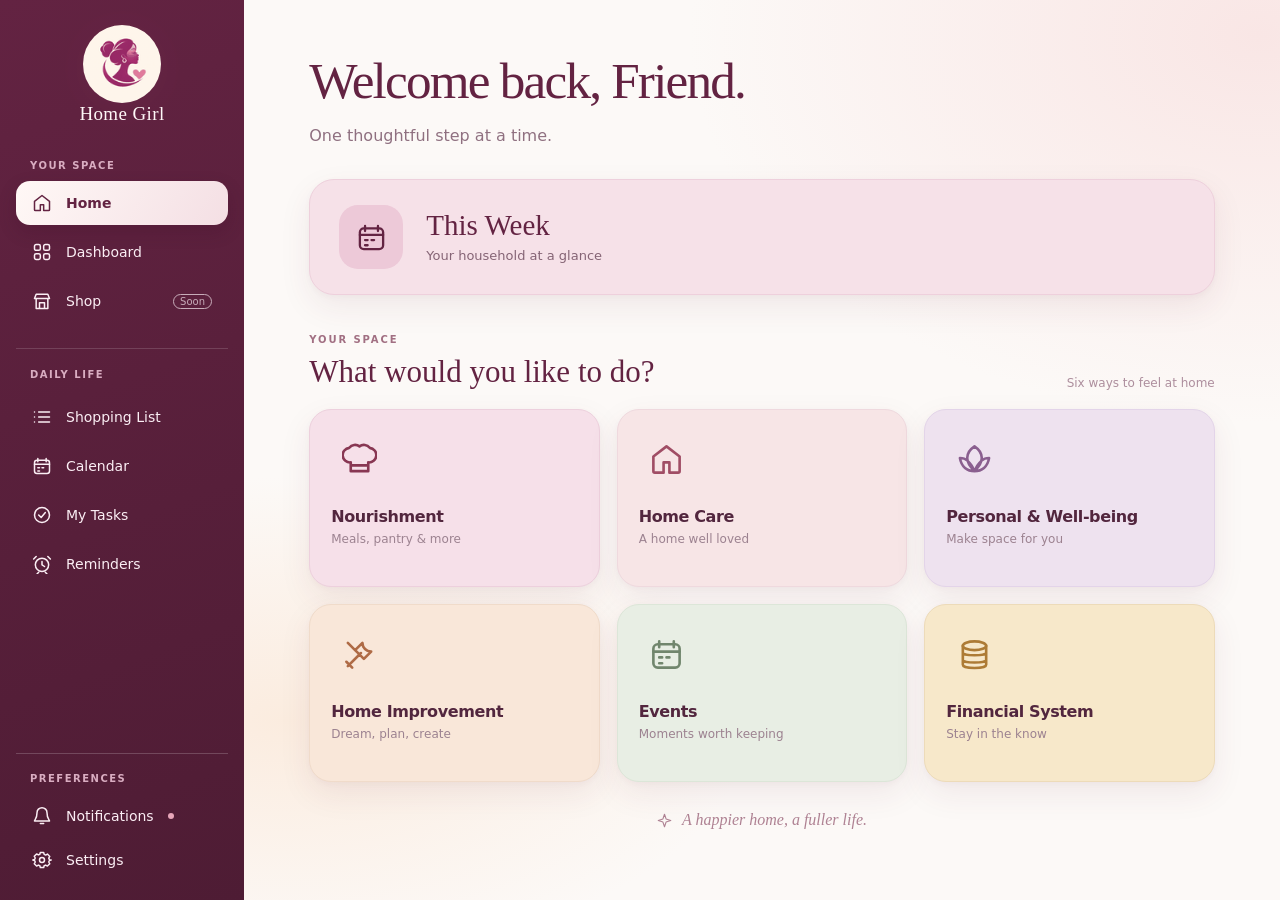
==== index.html @ 9674ecc9 "HG-CAL-001: Add shared Calendar, Tasks and Reminders workspace shell" ====
<!doctype html>
<html lang="en"><head><meta charset="utf-8"><meta name="viewport" content="width=device-width, initial-scale=1, viewport-fit=cover"><meta name="theme-color" content="#fffaf7"><title>Home Girl · Welcome Home</title><link rel="stylesheet" href="styles.css"><link rel="stylesheet" href="planner.css"></head>
<body>
<svg class="svg-defs" xmlns="http://www.w3.org/2000/svg" aria-hidden="true">
<symbol id="i-home" viewBox="0 0 24 24"><path d="m3 10 9-7 9 7v10a1 1 0 0 1-1 1h-6v-7h-4v7H4a1 1 0 0 1-1-1z"/></symbol>
<symbol id="i-grid" viewBox="0 0 24 24"><rect x="3" y="3" width="7" height="7" rx="2"/><rect x="14" y="3" width="7" height="7" rx="2"/><rect x="3" y="14" width="7" height="7" rx="2"/><rect x="14" y="14" width="7" height="7" rx="2"/></symbol>
<symbol id="i-store" viewBox="0 0 24 24"><path d="M3 9h18l-2-5H5zM5 9v12h14V9M9 21v-7h6v7"/></symbol>
<symbol id="i-list" viewBox="0 0 24 24"><path d="M8 6h13M8 12h13M8 18h13M3 6h.01M3 12h.01M3 18h.01"/></symbol>
<symbol id="i-calendar" viewBox="0 0 24 24"><rect x="3" y="5" width="18" height="16" rx="3"/><path d="M7 3v4M17 3v4M3 10h18M7 14h2M12 14h2M7 18h2"/></symbol>
<symbol id="i-check" viewBox="0 0 24 24"><circle cx="12" cy="12" r="9"/><path d="m8 12 3 3 5-6"/></symbol>
<symbol id="i-alarm" viewBox="0 0 24 24"><circle cx="12" cy="13" r="8"/><path d="M12 9v4l3 2M5 3 2 6M19 3l3 3M8 22l-2 2M16 22l2 2"/></symbol>
<symbol id="i-bell" viewBox="0 0 24 24"><path d="M18 8a6 6 0 0 0-12 0c0 8-3 8-3 10h18c0-2-3-2-3-10M10 21h4"/></symbol>
<symbol id="i-settings" viewBox="0 0 24 24"><path d="M10 3h4l.6 2.3 1.8.8 2.1-1.2 2.8 2.8-1.2 2.1.8 1.8L23 12l-2.1.6-.8 1.8 1.2 2.1-2.8 2.8-2.1-1.2-1.8.8L14 21h-4l-.6-2.1-1.8-.8-2.1 1.2-2.8-2.8 1.2-2.1-.8-1.8L1 12l2.1-.6.8-1.8-1.2-2.1 2.8-2.8 2.1 1.2 1.8-.8z"/><circle cx="12" cy="12" r="3"/></symbol>
<symbol id="i-chevron" viewBox="0 0 24 24"><path d="m9 5 7 7-7 7"/></symbol>
<symbol id="i-chef" viewBox="0 0 24 24"><path d="M6 14a5 5 0 0 1-1-10 5 5 0 0 1 7-1 5 5 0 0 1 7 1 5 5 0 0 1-1 10v6H6zM6 16h12"/></symbol>
<symbol id="i-heart" viewBox="0 0 24 24"><path d="M20 5a5 5 0 0 0-7 0l-1 1-1-1a5 5 0 0 0-7 7l8 9 8-9a5 5 0 0 0 0-7z"/></symbol>
<symbol id="i-lotus" viewBox="0 0 24 24"><path d="M12 20c-3-3-5-6-5-9 0-3 2-6 5-8 3 2 5 5 5 8 0 3-2 6-5 9zM12 20c-5 0-9-3-10-9 4 0 7 2 10 9zM12 20c5 0 9-3 10-9-4 0-7 2-10 9z"/></symbol>
<symbol id="i-tools" viewBox="0 0 24 24"><path d="m4 20 9-9M14 4a6 6 0 0 0 6 6l-5 5-6-6 5-5zM3 17l4 4M4 4l6 6"/></symbol>
<symbol id="i-coins" viewBox="0 0 24 24"><ellipse cx="12" cy="6" rx="8" ry="3"/><path d="M4 6v5c0 2 16 2 16 0V6M4 11v5c0 2 16 2 16 0v-5M4 16v3c0 3 16 3 16 0v-3"/></symbol>
<symbol id="i-spark" viewBox="0 0 24 24"><path d="m12 2 2.5 7.5L22 12l-7.5 2.5L12 22l-2.5-7.5L2 12l7.5-2.5z"/></symbol>
<symbol id="i-sun" viewBox="0 0 24 24"><circle cx="12" cy="12" r="4"/><path d="M12 2v3M12 19v3M2 12h3M19 12h3M5 5l2 2M17 17l2 2M5 19l2-2M17 7l2-2"/></symbol>
<symbol id="i-arrow" viewBox="0 0 24 24"><path d="m5 12 14 0M13 6l6 6-6 6"/></symbol>
<symbol id="i-back" viewBox="0 0 24 24"><path d="m15 5-7 7 7 7"/></symbol>
</svg>
<div class="app-shell">
<aside class="sidebar" id="desktop-sidebar" aria-label="Main navigation">
 <button class="sidebar-edge-toggle" id="sidebar-edge-toggle" type="button" aria-label="Collapse sidebar" aria-controls="desktop-sidebar" aria-expanded="true" title="Collapse sidebar"><svg><use href="#i-chevron"/></svg></button>
 <div class="sidebar-scroll">
 <div class="sidebar-brand"><img src="assets/home-girl-logo.png" alt="Home Girl logo"><span class="sidebar-brand-title">Home Girl</span></div>
 <div class="sidebar-section-label">YOUR SPACE</div>
 <nav class="side-links">
  <button class="nav-item active" data-view="home"><svg><use href="#i-home"/></svg><span class="nav-text">Home</span></button>
  <button class="nav-item" data-view="dashboard"><svg><use href="#i-grid"/></svg><span class="nav-text">Dashboard</span></button>
  <button class="nav-item" data-view="shop"><svg><use href="#i-store"/></svg><span class="nav-text">Shop</span> <span class="soon nav-text">Soon</span></button>
  <div class="sidebar-section-label secondary-label">DAILY LIFE</div>
  <button class="nav-item" data-view="shopping"><svg><use href="#i-list"/></svg><span class="nav-text">Shopping List</span></button>
  <button class="nav-item" data-view="calendar"><svg><use href="#i-calendar"/></svg><span class="nav-text">Calendar</span></button>
  <button class="nav-item" data-view="tasks"><svg><use href="#i-check"/></svg><span class="nav-text">My Tasks</span></button>
  <button class="nav-item" data-view="reminders"><svg><use href="#i-alarm"/></svg><span class="nav-text">Reminders</span></button>
 </nav>
 <div class="sidebar-foot"><div class="sidebar-section-label">PREFERENCES</div><button class="nav-item" data-view="notifications"><svg><use href="#i-bell"/></svg><span class="nav-text">Notifications</span> <span class="tiny-dot"></span></button><button class="nav-item" data-view="settings"><svg><use href="#i-settings"/></svg><span class="nav-text">Settings</span></button></div>
 </div>
</aside>
<main class="main-content" id="main-content">
 <header class="mobile-header"><img src="assets/home-girl-logo.png" alt="Home Girl logo" class="mobile-logo"><div class="mobile-header-actions"><button class="icon-button" aria-label="Notifications" data-view="notifications"><svg><use href="#i-bell"/></svg><span class="notification-dot"></span></button><button class="icon-button" aria-label="Settings" data-view="settings"><svg><use href="#i-settings"/></svg></button></div></header>
 <section class="home-view view is-active" id="view-home" aria-label="Home Girl home screen">
  <div class="intro"><h1 id="welcome-title">Welcome home, Friend <span>♡</span></h1><p id="welcome-subtitle">A little care makes a beautiful difference.</p></div>
  <button class="weekly-banner" type="button" data-view="week" aria-label="Open This Week household overview"><div class="weekly-icon"><svg><use href="#i-calendar"/></svg></div><div class="weekly-copy"><h2>This Week</h2><p>Your household at a glance</p></div></button>
  <div class="section-heading"><div><p class="eyebrow">YOUR SPACE</p><h2>What would you like to do?</h2></div><span class="six-label">Six ways to feel at home</span></div>
  <section class="os-grid" aria-label="Home Girl operating systems">
   <button class="os-card" data-os="Nourishment OS"><span class="os-icon icon-berry"><svg><use href="#i-chef"/></svg></span><span class="os-label">Nourishment</span><span class="os-sub">Meals, pantry & more</span></button>
   <button class="os-card" data-os="Home Care OS"><span class="os-icon icon-rose"><svg><use href="#i-home"/></svg></span><span class="os-label">Home Care</span><span class="os-sub">A home well loved</span></button>
   <button class="os-card" data-os="Personal & Well-being OS"><span class="os-icon icon-lavender"><svg><use href="#i-lotus"/></svg></span><span class="os-label">Personal & Well-being</span><span class="os-sub">Make space for you</span></button>
   <button class="os-card" data-os="Home Improvement OS"><span class="os-icon icon-apricot"><svg><use href="#i-tools"/></svg></span><span class="os-label">Home Improvement</span><span class="os-sub">Dream, plan, create</span></button>
   <button class="os-card" data-os="Events OS"><span class="os-icon icon-sage"><svg><use href="#i-calendar"/></svg></span><span class="os-label">Events</span><span class="os-sub">Moments worth keeping</span></button>
   <button class="os-card" data-os="Financial System"><span class="os-icon icon-gold"><svg><use href="#i-coins"/></svg></span><span class="os-label">Financial System</span><span class="os-sub">Stay in the know</span></button>
  </section>
  <div class="home-footnote"><svg><use href="#i-spark"/></svg> A happier home, a fuller life.</div>
 </section>
 <nav class="mobile-page-dots" id="mobile-page-dots" aria-label="Swipe pages"><button type="button" class="page-dot" data-view="calendar" aria-label="Open Calendar"></button><button type="button" class="page-dot is-current" data-view="home" aria-label="Open Home" aria-current="page"></button><button type="button" class="page-dot" data-view="shopping" aria-label="Open Shopping List"></button></nav>
 <section class="planner-view view" id="view-planner" aria-label="Home Girl planning workspace">
  <header class="planner-header">
   <div><p class="eyebrow" id="planner-eyebrow">DAILY LIFE</p><h1 id="planner-heading">Calendar</h1><p class="planner-lead" id="planner-lead">Your household, thoughtfully organized.</p></div>
   <button class="planner-primary" type="button" id="planner-new"><svg><use href="#i-check"/></svg><span id="planner-new-label">New task</span></button>
  </header>
  <div id="planner-content" aria-live="polite"></div>
 </section>
 <dialog id="planner-dialog" class="planner-dialog" aria-labelledby="planner-dialog-title">
  <form method="dialog" id="planner-form">
   <div class="planner-dialog-top"><div><p class="eyebrow">HOME GIRL</p><h2 id="planner-dialog-title">New task</h2></div><button class="planner-icon-action" type="button" id="planner-close" aria-label="Close form">×</button></div>
   <input type="hidden" id="planner-kind" name="kind" value="task">
   <input type="hidden" id="planner-id" name="id">
   <label class="planner-field">Title <input type="text" name="title" id="planner-title" maxlength="120" required placeholder="What needs doing?"></label>
   <div class="planner-form-grid"><label class="planner-field"><span id="planner-date-label">Due date</span><input type="date" name="date" id="planner-date" required></label>
   <label class="planner-field" id="planner-time-field">Time <input type="time" name="time" id="planner-time"></label></div>
   <label class="planner-field" id="planner-category-field">Related area<select name="area" id="planner-area"><option value="General">General</option><option value="Nourishment">Nourishment</option><option value="Home Care">Home Care</option><option value="Personal & Well-being">Personal & Well-being</option><option value="Home Improvement">Home Improvement</option><option value="Events">Events</option><option value="Financial System">Financial System</option></select></label>
   <label class="planner-field" id="planner-linked-field" hidden>Linked task (optional)<select name="taskId" id="planner-task-link"><option value="">Standalone reminder</option></select></label>
   <label class="planner-field" id="planner-repeat-field" hidden>Repeat<select name="repeat" id="planner-repeat"><option value="none">Does not repeat</option><option value="daily">Daily</option><option value="weekly">Weekly</option><option value="monthly">Monthly</option></select></label>
   <label class="planner-field" id="planner-notes-field">Notes (optional)<textarea name="notes" id="planner-notes" maxlength="500" rows="3" placeholder="A little extra detail..."></textarea></label>
   <p class="planner-form-note" id="planner-form-note"></p>
   <div class="planner-dialog-actions"><button type="button" class="planner-quiet" id="planner-cancel">Cancel</button><button type="submit" class="planner-primary" id="planner-save">Save</button></div>
  </form>
 </dialog>
 <section class="sub-view view" id="view-generic" aria-live="polite"><button class="back-button" data-view="home"><svg><use href="#i-back"/></svg> Back home</button><div class="placeholder-card"><div class="placeholder-icon" id="placeholder-icon"><svg><use href="#i-grid"/></svg></div><p class="eyebrow" id="placeholder-overline">HOME GIRL</p><h1 id="placeholder-title">Coming together beautifully</h1><p id="placeholder-description">This workspace belongs to the next development milestone. The Home Screen is our focus today.</p><button class="primary-button" data-view="home">Return to Home <svg><use href="#i-arrow"/></svg></button></div></section>
</main>
<nav class="mobile-bottom-nav" aria-label="Primary navigation"><button data-view="dashboard"><svg><use href="#i-grid"/></svg><span>Dashboard</span></button><button class="selected" data-view="home"><svg><use href="#i-home"/></svg><span>Home</span></button><button data-view="shop"><svg><use href="#i-store"/></svg><span>Shop</span></button></nav>
<div class="toast" id="toast" role="status" aria-live="polite"></div>
</div><script src="app.js" defer></script><script src="planner.js" defer></script></body></html>
---- styles.css ----
:root{--plum:#632342;--wine:#7d3153;--berry:#9c4a6a;--cream:#fffaf6;--off:#fcf9f7;--blush:#f8e8e8;--pink:#e4b8c2;--ink:#442438;--muted:#8f7482;--border:#eedfe3;--shadow:0 12px 32px rgba(98,35,66,.08),0 2px 6px rgba(98,35,66,.03)}*{box-sizing:border-box}html{font-family:Inter,ui-sans-serif,system-ui,-apple-system,BlinkMacSystemFont,"Segoe UI",sans-serif;background:var(--off)}body{margin:0;color:var(--ink)}button{font:inherit;cursor:pointer}button:focus-visible{outline:3px solid #b56082;outline-offset:3px}.svg-defs{position:absolute;width:0;height:0;overflow:hidden}svg{width:22px;height:22px;fill:none;stroke:currentColor;stroke-width:1.8;stroke-linecap:round;stroke-linejoin:round;flex:none}.app-shell{min-height:100vh;display:flex;background:var(--off)}.sidebar{width:244px;flex-shrink:0;position:sticky;top:0;height:100vh;display:flex;flex-direction:column;background:linear-gradient(160deg,#632342,#4e1c34);color:#fff8f8;padding:26px 16px 20px}.sidebar-brand{display:flex;align-items:center;flex-direction:column;gap:0;margin-bottom:25px;font-family:Georgia,serif;font-size:22px;letter-spacing:.02em}.sidebar-brand img{width:90px;height:90px;object-fit:cover;border-radius:50%;mix-blend-mode:screen;filter:drop-shadow(0 4px 12px #29071d40)}.side-links{display:flex;flex-direction:column;gap:5px}.nav-item{min-height:48px;border:0;background:transparent;color:#fbeef4;text-align:left;display:flex;align-items:center;gap:14px;border-radius:14px;padding:0 16px;font-size:14px}.nav-item svg{height:20px;width:20px}.nav-item:hover,.nav-item:focus-visible{background:#ffffff17}.nav-item.active{background:linear-gradient(120deg,#fff8f6,#f4dfe4);color:var(--plum);box-shadow:0 7px 18px #340d2530;font-weight:700}.soon{font-size:10px;opacity:.68;border:1px solid currentColor;border-radius:20px;padding:1px 6px;margin-left:auto}.sidebar-foot{margin-top:auto;padding-top:15px;border-top:1px solid #ffffff30}.tiny-dot{width:6px;height:6px;border-radius:50%;background:#e7a6b9;margin-left:auto}.main-content{width:100%;min-width:0;position:relative;padding:48px clamp(24px,5.1vw,82px) 34px;background:radial-gradient(ellipse 55% 43% at 98% 4%,#f9e6e5 0%,transparent 100%),radial-gradient(ellipse 45% 27% at 4% 80%,#fbecdf 0%,transparent 100%),var(--off)}.view{display:none}.view.is-active{display:block;max-width:1090px;margin:0 auto}.mobile-header,.mobile-bottom-nav{display:none}.intro{padding:4px 0 26px}.eyebrow{font-size:10px;letter-spacing:.19em;font-weight:760;color:#a16f82;margin:0 0 11px}.intro h1{font:normal clamp(34px,4vw,55px)/1.13 Georgia,"Times New Roman",serif;letter-spacing:-.035em;color:var(--plum);margin:0 0 13px}.intro h1 span{color:#d18a9d;font-size:.73em}.intro>p:last-child{font-size:16px;line-height:1.65;color:#8f7080;margin:0}.weekly-banner{margin:4px 0 39px;background:linear-gradient(112deg,#f6e0e7 0%,#fff3ed 69%,#fffaf6);border:1px solid #eed4dc;border-radius:25px;display:flex;align-items:center;padding:25px 29px;gap:23px;position:relative;overflow:hidden;box-shadow:var(--shadow)}.weekly-banner:after{content:"";position:absolute;right:11%;top:-80px;width:270px;height:220px;background:radial-gradient(circle,#ffffff94,transparent 70%);pointer-events:none}.weekly-icon{height:64px;width:64px;border-radius:19px;display:grid;place-items:center;background:linear-gradient(145deg,#fff9f7,#f2cad6);color:var(--plum);box-shadow:0 7px 16px #9f66802a}.weekly-icon svg{height:31px;width:31px}.weekly-copy{flex:1;position:relative;z-index:1}.weekly-copy .eyebrow{font-size:9px;margin-bottom:6px}.weekly-copy h2{font:normal 29px/1.1 Georgia,serif;color:var(--plum);margin:0 0 6px}.weekly-copy p{margin:0;color:#856475;font-size:13px}.circle-arrow{position:relative;z-index:1;display:grid;place-items:center;background:#fff;border:1px solid #e9cbd6;color:var(--plum);width:44px;height:44px;border-radius:50%;box-shadow:0 3px 8px #7734501c;transition:transform .15s}.circle-arrow:hover{transform:translateX(3px)}.section-heading{display:flex;align-items:end;justify-content:space-between;margin-bottom:19px;gap:12px}.section-heading h2{font:normal clamp(24px,2.6vw,31px)/1.2 Georgia,serif;color:var(--plum);margin:0}.section-heading .eyebrow{margin-bottom:8px}.six-label{font-size:12px;color:#ad8e9d}.os-grid{display:grid;grid-template-columns:repeat(3,minmax(0,1fr));gap:17px}.os-card{position:relative;display:flex;flex-direction:column;align-items:flex-start;text-align:left;background:linear-gradient(145deg,#fff,#fff9f7);min-height:178px;padding:21px;border:1px solid #efe1e2;border-radius:22px;box-shadow:var(--shadow);transition:transform .16s,box-shadow .16s}.os-card:hover{transform:translateY(-4px);box-shadow:0 18px 40px #6323421c}.os-icon{height:64px;width:64px;display:grid;place-items:center;border-radius:18px;margin-bottom:17px;box-shadow:inset 0 1px #ffffffab,0 5px 14px #6323420b}.os-icon svg{width:32px;height:32px;stroke-width:1.75}.icon-berry{background:#f3d9e5;color:#883753}.icon-rose{background:#f5dce0;color:#a04d65}.icon-lavender{background:#efe4f1;color:#8a5f8f}.icon-apricot{background:#f8e5d7;color:#af6b46}.icon-sage{background:#e7ede5;color:#71866d}.icon-gold{background:#f8e9cc;color:#ad7b35}.os-label{font-size:16px;font-weight:730;color:#52263e;letter-spacing:-.025em}.os-sub{font-size:12px;color:#9c8290;margin-top:6px}.os-chevron{position:absolute;right:20px;bottom:21px;color:#b68fa1;font-size:17px}.home-footnote{margin:29px auto 0;display:flex;align-items:center;justify-content:center;gap:10px;color:#af8293;font:italic 16px Georgia,serif}.home-footnote svg{width:15px;height:15px}.sub-view{min-height:calc(100vh - 90px)}.back-button{border:none;background:none;color:var(--plum);display:flex;align-items:center;gap:8px;font-size:14px;font-weight:700;padding:8px 0}.placeholder-card{max-width:610px;margin:clamp(35px,9vh,110px) auto 0;background:#fff;border:1px solid var(--border);border-radius:28px;padding:clamp(28px,5vw,55px);text-align:center;box-shadow:var(--shadow)}.placeholder-icon{width:75px;height:75px;border-radius:22px;display:grid;place-items:center;background:#f8e7ed;color:var(--plum);margin:0 auto 23px}.placeholder-icon svg{width:33px;height:33px}.placeholder-card h1{font:normal clamp(28px,4vw,40px)/1.1 Georgia,serif;color:var(--plum);margin:0 0 12px}.placeholder-card p:not(.eyebrow){color:var(--muted);font-size:15px;line-height:1.8}.primary-button{display:inline-flex;gap:14px;align-items:center;justify-content:center;margin-top:20px;padding:13px 22px;border-radius:12px;border:0;background:var(--plum);color:white;font-weight:700}.primary-button svg{width:17px;height:17px}.toast{position:fixed;bottom:22px;right:24px;background:var(--plum);color:white;border-radius:12px;padding:12px 18px;font-size:13px;opacity:0;transform:translateY(8px);pointer-events:none;transition:.2s;z-index:20}.toast.show{opacity:1;transform:none}
@media(min-width:1600px){.sidebar{width:275px}.main-content{padding-top:clamp(55px,7vh,95px)}.view.is-active{max-width:1180px}.os-card{min-height:205px;padding:25px}}
@media(min-width:760px) and (max-width:1020px){.sidebar{width:196px;padding-inline:10px}.sidebar-brand img{width:74px;height:74px}.sidebar-brand{font-size:19px}.nav-item{padding:0 11px;font-size:13px;gap:9px}.main-content{padding:40px 25px}.os-grid{grid-template-columns:repeat(2,minmax(0,1fr))}.os-card{min-height:160px}.six-label{display:none}}
@media(max-width:759px){.app-shell{display:block;min-height:100dvh}.sidebar{display:none}.main-content{padding:0 18px calc(120px + env(safe-area-inset-bottom))}.mobile-header{display:flex;align-items:center;justify-content:space-between;padding:16px 2px 4px;min-height:91px}.mobile-logo{height:62px;width:62px;object-fit:cover;border-radius:50%;mix-blend-mode:multiply}.mobile-header-actions{display:flex;gap:9px}.icon-button{position:relative;height:43px;width:43px;display:grid;place-items:center;border-radius:15px;border:1px solid #efdce2;background:#fffaf8;color:var(--plum);box-shadow:0 5px 14px #6323420a}.icon-button svg{width:21px;height:21px}.notification-dot{position:absolute;right:9px;top:8px;background:#cb5c76;width:7px;height:7px;border-radius:50%;border:1px solid white}.intro{padding:16px 2px 21px}.intro h1{font-size:clamp(32px,8.2vw,43px);margin-bottom:9px}.intro>p:last-child{font-size:14px}.weekly-banner{border-radius:22px;padding:19px 16px;gap:12px;margin:0 0 31px}.weekly-icon{width:48px;height:48px;border-radius:14px}.weekly-icon svg{width:26px;height:26px}.weekly-copy .eyebrow{font-size:8px;letter-spacing:.1em}.weekly-copy h2{font-size:25px}.weekly-copy p{font-size:11px}.circle-arrow{width:38px;height:38px}.section-heading{margin-bottom:16px}.section-heading h2{font-size:26px}.six-label{display:none}.os-grid{grid-template-columns:repeat(2,minmax(0,1fr));gap:12px}.os-card{padding:15px;min-height:153px;border-radius:20px}.os-icon{width:55px;height:55px;border-radius:17px;margin-bottom:14px}.os-icon svg{width:28px;height:28px}.os-label{font-size:14px;line-height:1.2}.os-sub{font-size:11px;line-height:1.3;max-width:125px}.os-chevron{right:12px;bottom:10px}.home-footnote{font-size:13px;margin-top:26px}.mobile-bottom-nav{position:fixed;z-index:15;bottom:0;left:0;right:0;padding:9px 18px calc(9px + env(safe-area-inset-bottom));display:grid;grid-template-columns:repeat(3,1fr);gap:5px;background:#fffaf9eb;backdrop-filter:blur(15px);border-top:1px solid #efdee4;box-shadow:0 -5px 28px #7036500b}.mobile-bottom-nav button{display:flex;flex-direction:column;align-items:center;justify-content:center;gap:5px;background:transparent;border:0;color:#927485;font-size:11px;border-radius:14px;min-height:57px}.mobile-bottom-nav button svg{height:22px;width:22px}.mobile-bottom-nav button.selected{background:#f5e2e8;color:var(--plum);font-weight:750}.sub-view{min-height:70vh}.placeholder-card{margin:30px auto 0;padding:25px}.toast{left:18px;right:18px;bottom:103px;text-align:center}}
@media(max-width:360px){.main-content{padding-left:13px;padding-right:13px}.os-card{padding:12px;min-height:143px}.os-label{font-size:13px}.os-icon{width:47px;height:47px;margin-bottom:9px}}
@media(prefers-reduced-motion:reduce){*,*:before,*:after{animation:none!important;transition:none!important;scroll-behavior:auto!important}}


/* HG-UX-003 — deliberate Soft Premium refinements. Background unchanged. */
.sidebar{width:244px;transition:width .22s ease,padding .22s ease;overflow:visible;z-index:3}
.sidebar-section-label{font-size:10px;letter-spacing:.15em;font-weight:750;color:#d9adc1;padding:6px 14px 10px;margin-top:4px;white-space:nowrap;overflow:hidden}
.sidebar-section-label.secondary-label{margin-top:20px;padding-top:20px;border-top:1px solid #ffffff26}
.sidebar-toggle-button{display:flex;align-items:center;gap:11px;min-height:33px;width:100%;border:0;border-radius:10px;background:#ffffff0e;color:#f9e9f0;padding:5px 15px;margin-bottom:13px;font-size:12px;text-align:left}
.sidebar-toggle-button:hover{background:#ffffff24}
.sidebar-toggle-button svg{width:15px;height:15px;transform:rotate(180deg)}
.sidebar-edge-toggle{position:absolute;top:46%;right:-15px;width:30px;height:60px;display:flex;align-items:center;justify-content:center;border:1px solid #e6d2dc;border-radius:20px;background:#fff7fa;color:var(--plum);box-shadow:0 4px 13px #4b173628;opacity:0;pointer-events:none;transform:translateX(-6px);transition:opacity .18s,transform .18s;z-index:5}
.sidebar:hover .sidebar-edge-toggle,.sidebar-edge-toggle:focus-visible{opacity:1;pointer-events:auto;transform:translateX(0)}
.sidebar-edge-toggle svg{width:17px;height:17px;transform:rotate(180deg)}
.nav-text{min-width:0;white-space:nowrap;overflow:hidden;text-overflow:ellipsis}
.sidebar .nav-item{white-space:nowrap}
.sidebar .nav-item .soon{overflow:visible}
.app-shell.sidebar-collapsed .sidebar{width:76px;padding-left:11px;padding-right:11px}
.app-shell.sidebar-collapsed .sidebar-brand img{width:46px;height:46px}
.app-shell.sidebar-collapsed .sidebar-brand{margin-bottom:18px}
.app-shell.sidebar-collapsed .sidebar-brand-title,.app-shell.sidebar-collapsed .sidebar-section-label,.app-shell.sidebar-collapsed .sidebar .nav-text,.app-shell.sidebar-collapsed .sidebar .soon,.app-shell.sidebar-collapsed .sidebar .tiny-dot{display:none}
.app-shell.sidebar-collapsed .sidebar-toggle-button{justify-content:center;padding:5px;margin-bottom:20px}
.app-shell.sidebar-collapsed .sidebar-toggle-button svg,.app-shell.sidebar-collapsed .sidebar-edge-toggle svg{transform:none}
.app-shell.sidebar-collapsed .sidebar .nav-item{justify-content:center;padding:0;gap:0}
.app-shell.sidebar-collapsed .sidebar .nav-item svg{width:22px;height:22px}
.app-shell.sidebar-collapsed .sidebar-foot{padding-top:12px}
.app-shell.sidebar-collapsed .sidebar-edge-toggle{opacity:1;pointer-events:auto}
.sidebar .sidebar-brand{font-size:19px}
.sidebar .sidebar-brand img{width:78px;height:78px}
.sidebar-foot .sidebar-section-label{padding-top:0}

/* Whole-card navigation, with flat pastel surfaces instead of gradients. */
.weekly-banner{width:100%;text-align:left;cursor:pointer;background:#f6e1e8;border-color:#eed0dc;transition:transform .16s ease,box-shadow .16s ease}
.weekly-banner:after{display:none}
.weekly-banner:hover,.weekly-banner:focus-visible{transform:translateY(-2px);box-shadow:0 14px 35px #63234218}
.weekly-banner .weekly-icon{background:#edc9d8;box-shadow:none}
.weekly-banner .weekly-copy{flex:1}
.os-card{background:#f6e0e9;border-color:#edd0dd}
.os-card:nth-child(2){background:#f7e5e6;border-color:#efd9de}
.os-card:nth-child(3){background:#eee2ef;border-color:#e3d4e9}
.os-card:nth-child(4){background:#f9e7d9;border-color:#f0dbca}
.os-card:nth-child(5){background:#e8eee4;border-color:#dce6d8}
.os-card:nth-child(6){background:#f7e8ca;border-color:#eddbb9}
.os-icon{background:transparent!important;box-shadow:none!important;border-radius:0;width:56px;height:57px;margin-bottom:19px}
.os-icon svg{width:35px;height:35px;stroke-width:1.8}
.os-card .os-chevron{display:none}
.intro{padding-top:4px}
.mobile-page-dots{display:none}

@media(min-width:760px) and (max-width:1020px){
 .sidebar{width:196px}
 .app-shell.sidebar-collapsed .sidebar{width:70px}
 .sidebar-toggle-button{font-size:11px}
}
@media(max-width:759px){
 .sidebar{display:none}
 .weekly-banner{padding:19px 16px}
 .os-icon{width:48px;height:49px;margin-bottom:13px}
 .os-icon svg{width:31px;height:31px}
 .mobile-page-dots{display:flex;align-items:center;justify-content:center;gap:12px;margin:22px 0 5px;min-height:23px}
 .mobile-page-dots[hidden]{display:none}
 .page-dot{width:11px;height:11px;border-radius:50%;padding:0;border:0;background:#dbb5c3;transition:background .15s,transform .15s}
 .page-dot.is-current{background:var(--plum);transform:scale(1.18)}
 .page-dot:focus-visible{outline-offset:5px}
}
@media(prefers-reduced-motion:reduce){.sidebar,.sidebar-edge-toggle,.os-card,.weekly-banner,.page-dot{transition:none}}

/* HG-UX-004: independent sidebar scrolling and slimmer icon-only rail. */
@media(min-width:760px){
  .sidebar{
    height:100dvh;
    min-height:0;
    overflow:visible;
    padding:0;
    width:244px;
  }
  .sidebar-scroll{
    display:flex;
    flex-direction:column;
    gap:0;
    min-height:0;
    height:100%;
    width:100%;
    padding:25px 16px 18px;
    overflow-y:auto;
    overflow-x:hidden;
    scrollbar-width:thin;
    scrollbar-color:#b78b9d transparent;
    overscroll-behavior:contain;
  }
  .sidebar-scroll::-webkit-scrollbar{width:5px}
  .sidebar-scroll::-webkit-scrollbar-thumb{background:#9f6d85;border-radius:6px}
  .sidebar-scroll::-webkit-scrollbar-track{background:transparent}
  .sidebar-foot{flex-shrink:0}
  .sidebar .nav-item{flex-shrink:0;min-height:44px}
  .sidebar-edge-toggle{
    top:112px;
    right:-14px;
    width:28px;
    height:44px;
    transform:translateX(-5px);
    opacity:0;
    pointer-events:auto;
    z-index:8;
  }
  .sidebar:hover .sidebar-edge-toggle,
  .sidebar-edge-toggle:hover,
  .sidebar-edge-toggle:focus-visible{opacity:1;transform:translateX(0)}
  .app-shell.sidebar-collapsed .sidebar{width:58px;padding:0}
  .app-shell.sidebar-collapsed .sidebar-scroll{padding:17px 6px 14px}
  .app-shell.sidebar-collapsed .sidebar-brand{margin:0 0 13px;min-height:40px}
  .app-shell.sidebar-collapsed .sidebar-brand img{width:38px;height:38px}
  .app-shell.sidebar-collapsed .sidebar .nav-item{min-height:43px;width:46px;margin-inline:auto;flex-shrink:0}
  .app-shell.sidebar-collapsed .sidebar .nav-item svg{width:20px;height:20px}
  .app-shell.sidebar-collapsed .sidebar-section-label{display:none}
  .app-shell.sidebar-collapsed .sidebar .side-links{gap:7px}
  .app-shell.sidebar-collapsed .sidebar-foot{margin-top:auto}
  .app-shell.sidebar-collapsed .sidebar-edge-toggle{opacity:1;pointer-events:auto}
  .app-shell.sidebar-collapsed .sidebar-edge-toggle svg{transform:none}
  .app-shell.sidebar-collapsed .sidebar .nav-item.active{box-shadow:0 4px 12px #320b262b}
}
@media(min-width:760px) and (max-width:1020px){
  .sidebar{width:196px}
  .sidebar-scroll{padding:22px 10px 16px}
  .app-shell.sidebar-collapsed .sidebar{width:54px}
  .app-shell.sidebar-collapsed .sidebar-scroll{padding-inline:4px}
}

/* HG-UX-005 — Welcome text, weekly copy and unobtrusive touch scrolling. */
.intro{
  display:flex;
  flex-direction:column;
  align-items:flex-start;
}
.intro h1,
.intro > p:last-child{
  align-self:flex-start;
  padding-left:0;
  margin-left:0;
  text-indent:0;
}
.weekly-banner{
  align-items:center;
}
.weekly-banner .weekly-copy{
  display:flex;
  flex-direction:column;
  justify-content:center;
  align-self:stretch;
  gap:6px;
}
.weekly-banner .weekly-copy h2{
  margin:0;
  line-height:1.12;
}
.weekly-banner .weekly-copy p{
  margin:0;
  font-size:13px;
  line-height:1.45;
  color:#856475;
}
@media(max-width:1020px){
  /* The page remains scrollable: only the scrollbar indicator is hidden. */
  html,body,.main-content,.sidebar-scroll{
    scrollbar-width:none;
    -ms-overflow-style:none;
  }
  html::-webkit-scrollbar,
  body::-webkit-scrollbar,
  .main-content::-webkit-scrollbar,
  .sidebar-scroll::-webkit-scrollbar{
    width:0;
    height:0;
    display:none;
  }
}
@media(max-width:759px){
  .intro h1,.intro > p:last-child{margin-left:0;padding-left:0}
  .weekly-banner .weekly-copy{gap:5px}
  .weekly-banner .weekly-copy p{font-size:11px}
}
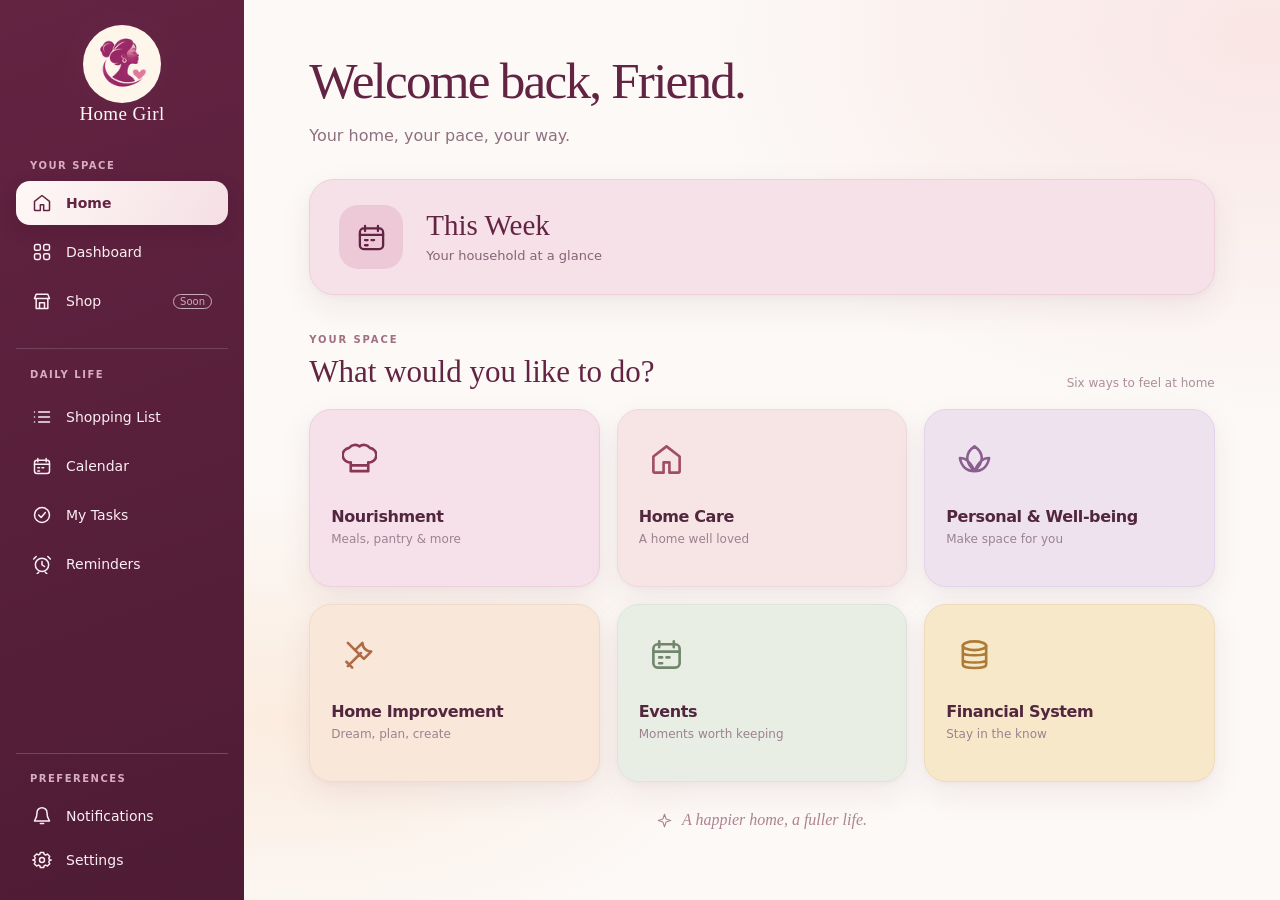
==== commit e2eefe4c: "HG-NAV-002: Force fresh mobile navigation script after deployment" ====
--- a/index.html
+++ b/index.html
@@ -85,4 +85,4 @@
 </main>
 <nav class="mobile-bottom-nav" aria-label="Primary navigation"><button data-view="dashboard"><svg><use href="#i-grid"/></svg><span>Dashboard</span></button><button class="selected" data-view="home"><svg><use href="#i-home"/></svg><span>Home</span></button><button data-view="shop"><svg><use href="#i-store"/></svg><span>Shop</span></button></nav>
 <div class="toast" id="toast" role="status" aria-live="polite"></div>
-</div><script src="app.js" defer></script><script src="planner.js" defer></script></body></html>+</div><script src="app.js?v=hg-nav-002" defer></script><script src="planner.js" defer></script></body></html>
--- a/planner.css
+++ b/planner.css
@@ -0,0 +1,104 @@
+
+/* HG-CAL-001 / HG-TASK-001 / HG-REM-001 — Soft Premium extensions */
+.planner-view.is-active{display:block;max-width:1090px;margin:0 auto}
+.planner-header{display:flex;align-items:center;justify-content:space-between;gap:18px;margin:1px 0 27px}
+.planner-header h1{font:normal clamp(34px,3.7vw,52px)/1.1 Georgia,"Times New Roman",serif;letter-spacing:-.035em;color:var(--plum);margin:0 0 9px}
+.planner-lead{color:var(--muted);font-size:14px;line-height:1.5;margin:0}
+.planner-primary{background:var(--plum);color:white;border:1px solid var(--plum);padding:12px 19px;border-radius:13px;display:inline-flex;align-items:center;justify-content:center;gap:9px;font-weight:700;font-size:13px;white-space:nowrap;box-shadow:0 6px 15px #62234220}
+.planner-primary svg{width:18px;height:18px}
+.planner-primary:hover{background:#7a3155}
+.planner-primary:disabled{opacity:.5;cursor:not-allowed}
+.planner-surface{background:#fffdfa;border:1px solid #eedde1;border-radius:23px;box-shadow:var(--shadow);padding:24px}
+.planner-toolbar{display:flex;align-items:center;justify-content:space-between;gap:16px;flex-wrap:wrap;margin-bottom:17px}
+.planner-toolbar h2,.planner-surface h2{font:normal 25px/1.2 Georgia,serif;color:var(--plum);margin:0}
+.planner-toolbar-actions{display:flex;align-items:center;gap:9px;flex-wrap:wrap}
+.planner-small-button{border:1px solid #ead6dd;background:#fff9f8;border-radius:11px;padding:9px 13px;color:var(--plum);font-weight:650;font-size:12px;display:inline-flex;align-items:center;gap:7px;justify-content:center}
+.planner-small-button:hover{background:#f6e6ed}
+.planner-small-button svg{width:17px;height:17px}
+.planner-round-button{border:1px solid #ead6dd;background:#fff9f8;border-radius:12px;width:39px;height:39px;display:grid;place-items:center;color:var(--plum)}
+.planner-round-button svg{width:18px;height:18px}
+.planner-layout{display:grid;grid-template-columns:minmax(0,1.65fr) minmax(270px,.95fr);gap:20px;align-items:start}
+.planner-calendar{min-width:0}
+.planner-weekdays,.planner-calendar-grid{display:grid;grid-template-columns:repeat(7,minmax(0,1fr));gap:7px}
+.planner-weekdays{padding:7px 0 9px}
+.planner-weekday{text-align:center;color:#987b88;font-size:11px;font-weight:750}
+.planner-day{border:1px solid transparent;background:#fff9f8;border-radius:13px;min-height:77px;padding:9px 8px;text-align:left;display:flex;flex-direction:column;align-items:flex-start;justify-content:space-between;gap:6px;color:#6a3a51}
+.planner-day:hover{border-color:#d9a6bb;background:#f8eef1}
+.planner-day.is-outside{background:#fbf8f6;color:#b7a9af;opacity:.54}
+.planner-day.is-selected{background:#722b4d;color:white;border-color:#722b4d;box-shadow:0 5px 14px #5c1a3930}
+.planner-day.is-today{outline:2px solid #c58ca5;outline-offset:-2px}
+.planner-day.is-selected.is-today{outline-color:#ebc9d8}
+.planner-day-number{font-size:13px;font-weight:720}
+.planner-day-dots{display:flex;gap:4px;flex-wrap:wrap}
+.planner-day-dot{width:6px;height:6px;background:#c16b90;border-radius:50%}
+.planner-day-dot.reminder{background:#bb9259}
+.planner-day.is-selected .planner-day-dot{background:#fff}
+.planner-aside{display:flex;flex-direction:column;gap:17px}
+.planner-aside-title{font:normal 23px/1.2 Georgia,serif;color:var(--plum);margin:0 0 10px}
+.planner-date-heading{font-size:13px;color:#967b88;margin:0 0 15px}
+.planner-empty{padding:28px 16px;text-align:center;color:#947b88;font-size:13px;line-height:1.65}
+.planner-empty strong{display:block;color:var(--plum);font-family:Georgia,serif;font-size:20px;font-weight:400;margin-bottom:7px}
+.planner-jump-links{display:flex;gap:8px;flex-wrap:wrap;margin-top:15px}
+.planner-inline-item{border-bottom:1px solid #f0e4e7;padding:11px 0;display:flex;gap:10px;align-items:center;justify-content:space-between;font-size:13px}
+.planner-inline-item:last-child{border-bottom:0}
+.planner-inline-item .name{font-weight:650;color:#61304a;min-width:0;overflow-wrap:anywhere}
+.planner-inline-item .note{font-size:11px;color:#987b89}
+.planner-inline-item .tiny{flex:none;color:#9b7890;font-size:11px}
+.planner-stats{display:grid;grid-template-columns:repeat(3,1fr);gap:12px;margin-bottom:20px}
+.planner-stat{border-radius:18px;padding:19px;background:#f4e0e8;border:1px solid #ecd2df}
+.planner-stat:nth-child(2){background:#e9eee5;border-color:#dce6d6}
+.planner-stat:nth-child(3){background:#f8e9d8;border-color:#f1dfcb}
+.planner-stat .num{font:normal 33px Georgia,serif;color:#632342}
+.planner-stat .label{font-size:12px;color:#826677;margin-top:4px}
+.planner-tabs{display:flex;gap:8px;flex-wrap:wrap;margin-bottom:19px}
+.planner-tab{background:#fffaf8;border:1px solid #e9d4df;border-radius:999px;padding:9px 17px;color:#80596f;font-weight:700;font-size:12px}
+.planner-tab.is-active{background:#6c2849;border-color:#6c2849;color:white}
+.planner-task-row,.planner-reminder-row{display:flex;align-items:flex-start;gap:13px;padding:17px 0;border-bottom:1px solid #f0e5e8}
+.planner-task-row:last-child,.planner-reminder-row:last-child{border-bottom:0}
+.planner-task-check{appearance:none;flex:none;margin:2px 0 0;width:24px;height:24px;border-radius:8px;border:2px solid #bb8aa1;background:white;cursor:pointer}
+.planner-task-check:checked{background:#7b3454;border-color:#7b3454;box-shadow:inset 0 0 0 5px #7b3454}
+.planner-task-check:checked:after{content:"✓";display:block;text-align:center;color:white;font-size:15px;line-height:19px;font-weight:bold}
+.planner-row-content{flex:1;min-width:0}
+.planner-row-title{font-weight:740;font-size:15px;color:var(--plum);margin:0 0 6px;overflow-wrap:anywhere}
+.planner-row-title.is-complete{text-decoration:line-through;opacity:.63}
+.planner-row-meta{color:#a18391;font-size:12px;display:flex;gap:9px;flex-wrap:wrap;align-items:center}
+.planner-row-notes{color:#806b76;font-size:12px;line-height:1.6;margin:8px 0 0;overflow-wrap:anywhere}
+.planner-row-actions{display:flex;gap:6px;flex-wrap:wrap;justify-content:flex-end}
+.planner-link-button{background:#f7e9ee;border:1px solid transparent;color:#77334f;border-radius:9px;padding:7px 10px;font-size:11px;font-weight:720}
+.planner-link-button:hover{border-color:#dcb7c9}
+.planner-link-button.is-warning{background:#f8e8d3;color:#8c5b26}
+.planner-link-button.is-danger{background:#fae5e5;color:#9b4a55}
+.planner-badge{border-radius:999px;background:#f5e6eb;padding:4px 9px;font-size:10px;font-weight:730;color:#74324f}
+.planner-badge.warning{background:#f6dfc4;color:#8f5425}
+.planner-badge.good{background:#e7efe3;color:#59724e}
+.planner-filter-notice{display:flex;gap:9px;align-items:center;justify-content:space-between;background:#f7e8ee;border:1px solid #edceda;padding:10px 13px;border-radius:13px;font-size:12px;color:#6c324d;margin-bottom:16px}
+.planner-soft-banner{background:#f6e5eb;border:1px solid #ecd6df;border-radius:16px;padding:15px 17px;color:#783651;font-size:13px;line-height:1.55;margin-bottom:20px}
+.planner-soft-banner strong{font-weight:760}
+.planner-muted{color:#9c7e8d;font-size:12px}
+.planner-week-grid{display:grid;grid-template-columns:repeat(7,minmax(0,1fr));gap:9px;margin:20px 0}
+.planner-week-day{background:#fff8f8;border:1px solid #ead8df;border-radius:14px;padding:14px 8px;text-align:center;color:#6e3450;font-size:12px}
+.planner-week-day strong{display:block;font:normal 25px Georgia,serif;margin:5px 0}
+.planner-week-day.selected{background:#f2dce6;border-color:#d7adbf}
+.planner-week-summary{display:grid;grid-template-columns:1fr 1fr;gap:16px}
+.planner-dialog{width:min(510px,calc(100vw - 28px));max-height:min(92vh,800px);border:1px solid #e8d0d9;border-radius:25px;box-shadow:0 25px 80px #49152f43;background:#fffaf8;color:var(--ink);padding:28px}
+.planner-dialog::backdrop{background:#30122385;backdrop-filter:blur(3px)}
+.planner-dialog-top{display:flex;justify-content:space-between;align-items:start;gap:14px;margin-bottom:20px}
+.planner-dialog-top h2{font:normal 33px Georgia,serif;color:var(--plum);margin:0}
+.planner-icon-action{border:1px solid #e9d3dd;background:#fff;color:var(--plum);width:37px;height:37px;border-radius:12px;font-size:24px;line-height:1}
+.planner-field{display:flex;flex-direction:column;gap:7px;color:#68344e;font-weight:700;font-size:12px;margin-bottom:16px}
+.planner-field[hidden]{display:none}
+.planner-field input,.planner-field select,.planner-field textarea{width:100%;background:white;border:1px solid #e4d3d9;color:#4b2d40;border-radius:11px;font:normal 14px ui-sans-serif,system-ui,sans-serif;padding:11px 12px;min-height:43px}
+.planner-field textarea{resize:vertical;min-height:85px}
+.planner-field input:focus,.planner-field select:focus,.planner-field textarea:focus{outline:2px solid #c88da9;outline-offset:1px}
+.planner-form-grid{display:grid;grid-template-columns:1fr 1fr;gap:13px}
+.planner-form-note{font-size:11px;line-height:1.55;color:#957b87}
+.planner-dialog-actions{display:flex;justify-content:end;gap:10px;margin-top:20px}
+.planner-quiet{border:1px solid #e7d3da;background:#fff;color:#7b3755;border-radius:12px;padding:11px 17px;font-weight:700}
+.planner-toast{position:fixed;bottom:24px;right:24px;z-index:31;background:#69284b;color:white;padding:12px 17px;border-radius:12px;box-shadow:var(--shadow);font-size:13px;max-width:360px}
+@media(max-width:1060px){.planner-layout{grid-template-columns:1fr}.planner-aside{display:grid;grid-template-columns:1fr 1fr}.planner-day{min-height:71px}}
+@media(max-width:759px){.planner-view{padding-bottom:14px}.planner-header{align-items:flex-start;margin-top:15px;gap:10px}.planner-header h1{font-size:34px}.planner-header .planner-primary{padding:11px 12px}.planner-lead{font-size:12px}.planner-surface{padding:16px;border-radius:20px}.planner-layout{display:block}.planner-aside{display:flex;margin-top:14px}.planner-weekdays,.planner-calendar-grid{gap:3px}.planner-day{min-height:51px;border-radius:10px;padding:6px 4px}.planner-day-number{font-size:12px}.planner-day-dots{gap:2px}.planner-day-dot{width:4px;height:4px}.planner-week-grid{gap:4px}.planner-week-day{padding:11px 2px;font-size:10px}.planner-week-day strong{font-size:18px}.planner-week-summary{grid-template-columns:1fr}.planner-stats{gap:7px}.planner-stat{padding:12px;border-radius:13px}.planner-stat .num{font-size:27px}.planner-stat .label{font-size:10px}.planner-row-actions{max-width:90px}.planner-row-title{font-size:13px}.planner-form-grid{grid-template-columns:1fr}.planner-dialog{padding:20px}}
+@media(max-width:380px){.planner-header{flex-direction:column}.planner-header .planner-primary{align-self:flex-start}.planner-weekdays,.planner-calendar-grid{gap:2px}.planner-day{min-height:46px}}
+
+/* Calendar date-filter shortcuts wrap cleanly on smaller devices. */
+.planner-filter-notice{flex-wrap:wrap}
+.planner-filter-notice .planner-jump-links{margin-top:0}
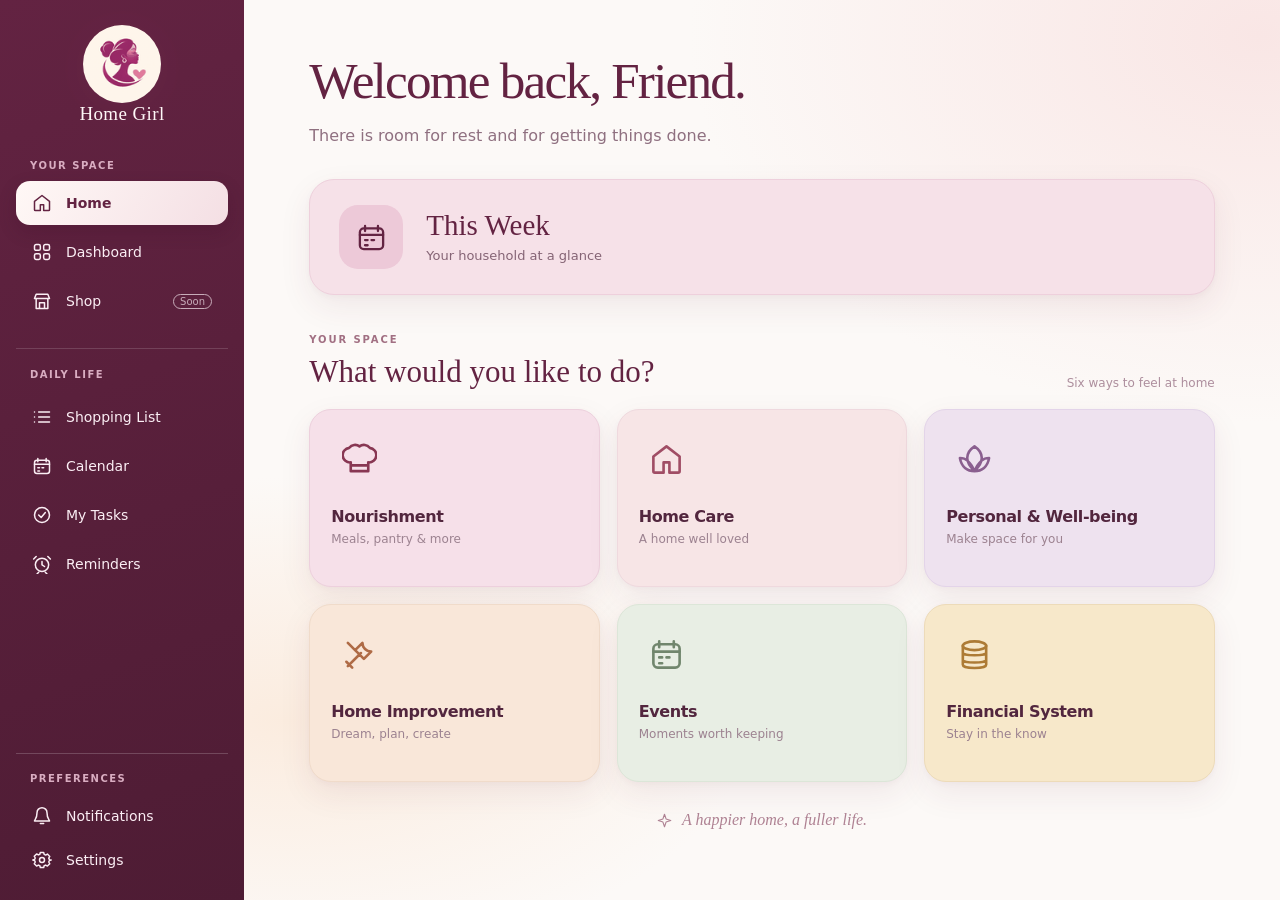
==== commit 53653934: "HG-NAV-003: Refresh mobile gesture and viewport assets on GitHub Pages" ====
--- a/index.html
+++ b/index.html
@@ -1,5 +1,5 @@
 <!doctype html>
-<html lang="en"><head><meta charset="utf-8"><meta name="viewport" content="width=device-width, initial-scale=1, viewport-fit=cover"><meta name="theme-color" content="#fffaf7"><title>Home Girl · Welcome Home</title><link rel="stylesheet" href="styles.css"><link rel="stylesheet" href="planner.css"></head>
+<html lang="en"><head><meta charset="utf-8"><meta name="viewport" content="width=device-width, initial-scale=1, viewport-fit=cover"><meta name="theme-color" content="#fffaf7"><title>Home Girl · Welcome Home</title><link rel="stylesheet" href="styles.css?v=hg-nav-003"><link rel="stylesheet" href="planner.css"></head>
 <body>
 <svg class="svg-defs" xmlns="http://www.w3.org/2000/svg" aria-hidden="true">
 <symbol id="i-home" viewBox="0 0 24 24"><path d="m3 10 9-7 9 7v10a1 1 0 0 1-1 1h-6v-7h-4v7H4a1 1 0 0 1-1-1z"/></symbol>
@@ -85,4 +85,4 @@
 </main>
 <nav class="mobile-bottom-nav" aria-label="Primary navigation"><button data-view="dashboard"><svg><use href="#i-grid"/></svg><span>Dashboard</span></button><button class="selected" data-view="home"><svg><use href="#i-home"/></svg><span>Home</span></button><button data-view="shop"><svg><use href="#i-store"/></svg><span>Shop</span></button></nav>
 <div class="toast" id="toast" role="status" aria-live="polite"></div>
-</div><script src="app.js?v=hg-nav-002" defer></script><script src="planner.js" defer></script></body></html>+</div><script src="app.js?v=hg-nav-003" defer></script><script src="planner.js" defer></script></body></html>
--- a/styles.css
+++ b/styles.css
@@ -183,3 +183,11 @@
   .weekly-banner .weekly-copy{gap:5px}
   .weekly-banner .weekly-copy p{font-size:11px}
 }
+
+/* HG-NAV-003: mobile viewport and gesture stability (no redesign). */
+@media(max-width:759px){
+  html,body{max-width:100%;overflow-x:clip;overscroll-behavior-x:none}
+  .app-shell{min-height:100vh;min-height:100dvh;overflow-x:clip}
+  .main-content{min-height:100vh;min-height:100dvh;touch-action:pan-y pinch-zoom;overscroll-behavior-x:contain}
+  .mobile-bottom-nav{transform:translateZ(0)}
+}
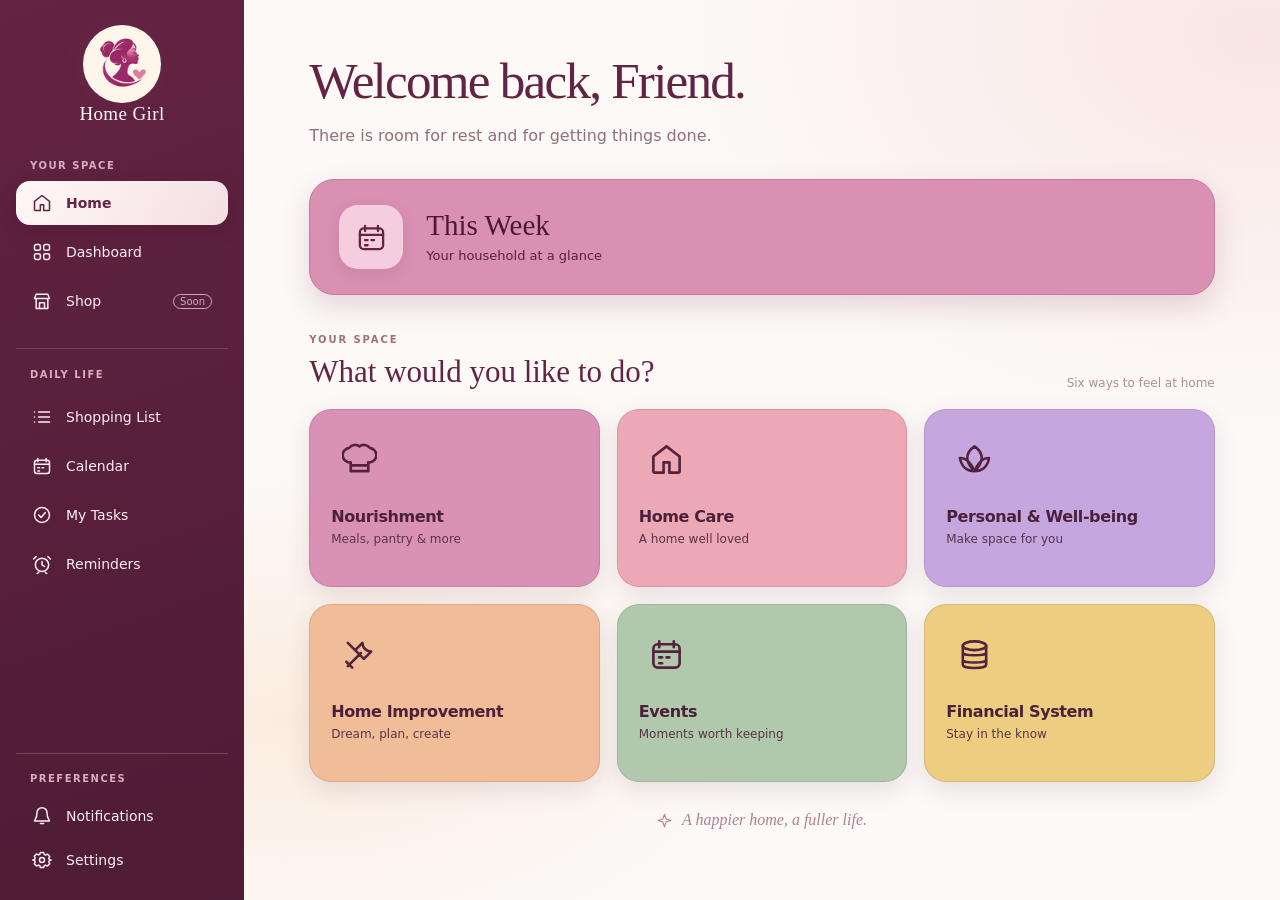
==== commit 89c86c39: "HG-THEME-002: Enable Vibrant Feminine trial on Home Screen" ====
--- a/index.html
+++ b/index.html
@@ -1,5 +1,5 @@
 <!doctype html>
-<html lang="en"><head><meta charset="utf-8"><meta name="viewport" content="width=device-width, initial-scale=1, viewport-fit=cover"><meta name="theme-color" content="#fffaf7"><title>Home Girl · Welcome Home</title><link rel="stylesheet" href="styles.css?v=hg-nav-003"><link rel="stylesheet" href="planner.css"></head>
+<html lang="en"><head><meta charset="utf-8"><meta name="viewport" content="width=device-width, initial-scale=1, viewport-fit=cover"><meta name="theme-color" content="#fffaf7"><title>Home Girl · Welcome Home</title><link rel="stylesheet" href="styles.css?v=hg-nav-003"><link rel="stylesheet" href="planner.css"><link rel="stylesheet" href="theme-vibrant.css?v=hg-theme-002"></head>
 <body>
 <svg class="svg-defs" xmlns="http://www.w3.org/2000/svg" aria-hidden="true">
 <symbol id="i-home" viewBox="0 0 24 24"><path d="m3 10 9-7 9 7v10a1 1 0 0 1-1 1h-6v-7h-4v7H4a1 1 0 0 1-1-1z"/></symbol>
--- a/theme-vibrant.css
+++ b/theme-vibrant.css
@@ -0,0 +1,39 @@
+/* HG-THEME-002: Vibrant Feminine visual trial.
+   Scope: Home Screen cards only. Remove this stylesheet to restore Soft Premium.
+   Calendar, Tasks, Reminders and global navigation deliberately unchanged. */
+#view-home .weekly-banner{
+  background:#D990B2;
+  border-color:#C878A0;
+  box-shadow:0 12px 29px #7729472c;
+}
+#view-home .weekly-banner .weekly-icon{
+  background:#F4CEDF;
+  color:#65233E;
+  box-shadow:0 5px 15px #7229471e;
+}
+#view-home .weekly-banner .weekly-copy h2{color:#4D1834}
+#view-home .weekly-banner .weekly-copy p{color:#57223A}
+#view-home .weekly-banner:hover,
+#view-home .weekly-banner:focus-visible{
+  box-shadow:0 17px 36px #77294735;
+}
+#view-home .os-card{
+  border-color:rgba(79,31,59,.13);
+  box-shadow:0 8px 23px #62314A20;
+}
+#view-home .os-card:nth-child(1){background:#D992B5}
+#view-home .os-card:nth-child(2){background:#ECA8B4}
+#view-home .os-card:nth-child(3){background:#C5A6DF}
+#view-home .os-card:nth-child(4){background:#F0BD98}
+#view-home .os-card:nth-child(5){background:#B0C9AC}
+#view-home .os-card:nth-child(6){background:#EDCD80}
+#view-home .os-card .os-label{color:#4B203A;font-weight:760}
+#view-home .os-card .os-sub{color:#583448}
+#view-home .os-card .os-icon{color:#54223D}
+#view-home .os-card:hover,
+#view-home .os-card:focus-visible{
+  box-shadow:0 17px 33px #62314A2E;
+}
+@media(prefers-reduced-motion:reduce){
+  #view-home .os-card,#view-home .weekly-banner{transition:none}
+}
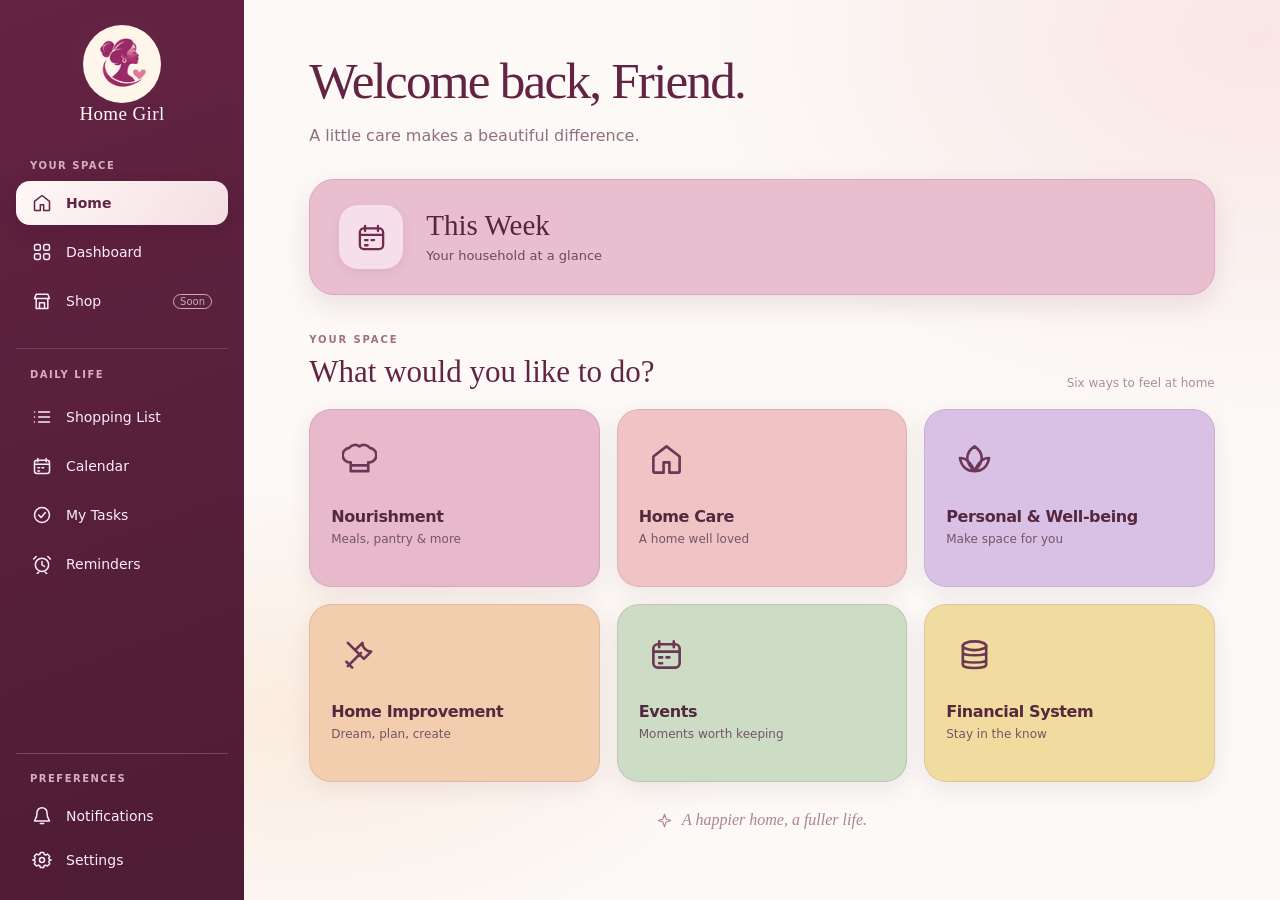
==== commit 1c76e157: "HG-THEME-003: Activate Rich Soft Premium trial in Home Girl" ====
--- a/index.html
+++ b/index.html
@@ -1,5 +1,5 @@
 <!doctype html>
-<html lang="en"><head><meta charset="utf-8"><meta name="viewport" content="width=device-width, initial-scale=1, viewport-fit=cover"><meta name="theme-color" content="#fffaf7"><title>Home Girl · Welcome Home</title><link rel="stylesheet" href="styles.css?v=hg-nav-003"><link rel="stylesheet" href="planner.css"><link rel="stylesheet" href="theme-vibrant.css?v=hg-theme-002"></head>
+<html lang="en"><head><meta charset="utf-8"><meta name="viewport" content="width=device-width, initial-scale=1, viewport-fit=cover"><meta name="theme-color" content="#fffaf7"><title>Home Girl · Welcome Home</title><link rel="stylesheet" href="styles.css?v=hg-nav-003"><link rel="stylesheet" href="planner.css"><link rel="stylesheet" href="theme-rich.css?v=hg-theme-003"></head>
 <body>
 <svg class="svg-defs" xmlns="http://www.w3.org/2000/svg" aria-hidden="true">
 <symbol id="i-home" viewBox="0 0 24 24"><path d="m3 10 9-7 9 7v10a1 1 0 0 1-1 1h-6v-7h-4v7H4a1 1 0 0 1-1-1z"/></symbol>
--- a/theme-rich.css
+++ b/theme-rich.css
@@ -0,0 +1,40 @@
+/* HG-THEME-003 — Rich Soft Premium Home Screen colour trial.
+   Scoped to the Home Screen; the original theme and Vibrant Feminine trial
+   are retained in separate files for easy comparison or rollback.
+   No layout, typography, navigation, or planner styles are changed. */
+#view-home .weekly-banner{
+  background:#E9BFD0;
+  border-color:#DBA7BE;
+  box-shadow:0 10px 27px #71365021;
+}
+#view-home .weekly-banner .weekly-icon{
+  background:#F6DFE8;
+  color:#702C4E;
+  box-shadow:0 4px 12px #702C4E17;
+}
+#view-home .weekly-banner .weekly-copy h2{color:#57233E}
+#view-home .weekly-banner .weekly-copy p{color:#70475D}
+#view-home .weekly-banner:hover,
+#view-home .weekly-banner:focus-visible{
+  box-shadow:0 15px 32px #7136502E;
+}
+#view-home .os-card{
+  border-color:rgba(96,43,72,.12);
+  box-shadow:0 7px 23px #62314A18;
+}
+#view-home .os-card:nth-child(1){background:#E7B9CB}
+#view-home .os-card:nth-child(2){background:#F0C4C4}
+#view-home .os-card:nth-child(3){background:#D9C1E6}
+#view-home .os-card:nth-child(4){background:#F2CEAE}
+#view-home .os-card:nth-child(5){background:#CDDCC5}
+#view-home .os-card:nth-child(6){background:#F1DC9F}
+#view-home .os-card .os-label{color:#54283E}
+#view-home .os-card .os-sub{color:#745467}
+#view-home .os-card .os-icon{color:#6B3755}
+#view-home .os-card:hover,
+#view-home .os-card:focus-visible{
+  box-shadow:0 16px 31px #62314A29;
+}
+@media(prefers-reduced-motion:reduce){
+  #view-home .os-card,#view-home .weekly-banner{transition:none}
+}
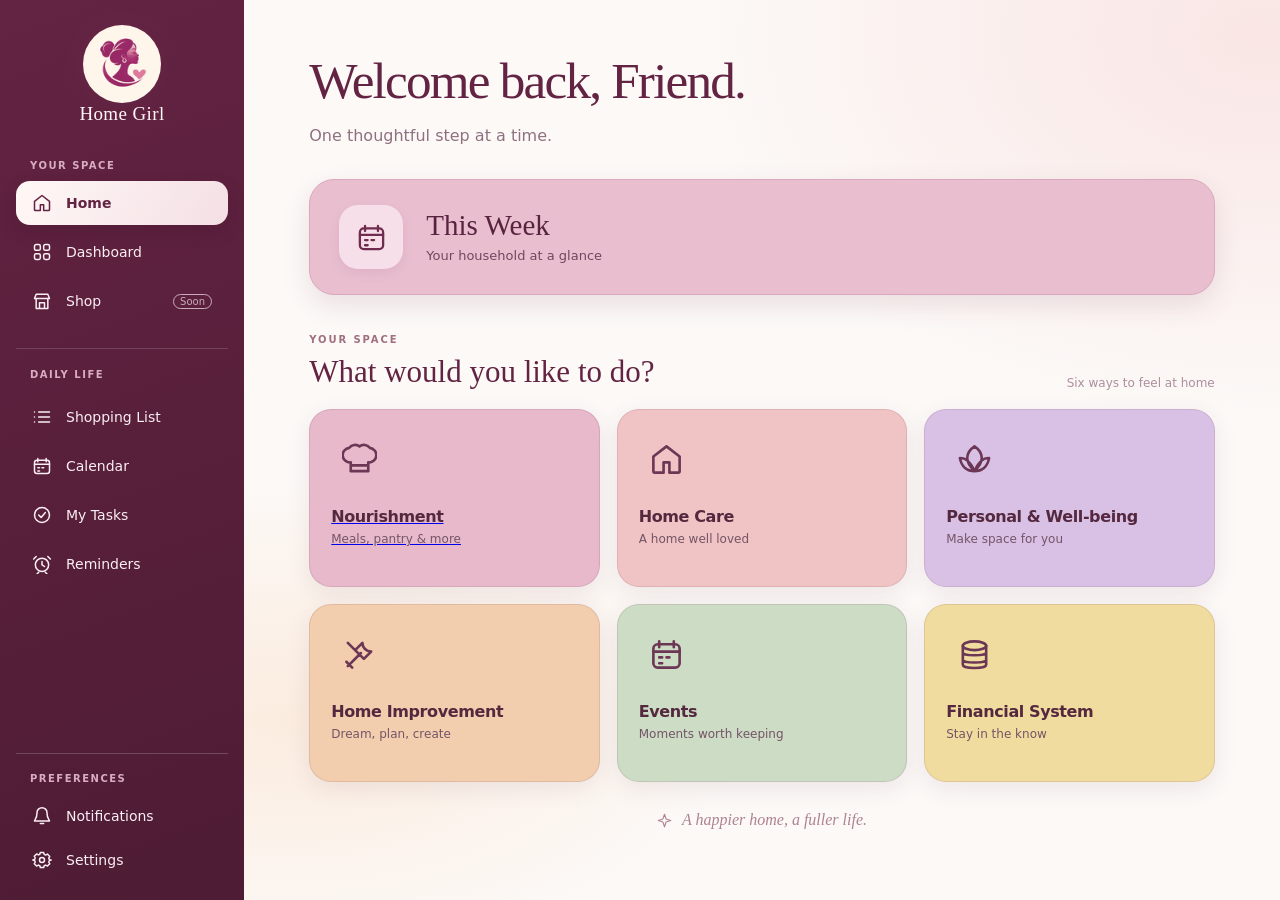
==== commit 6898b2d8: "HG-NOUR-001: Connect Home Girl Nourishment card to imported OS workspace" ====
--- a/index.html
+++ b/index.html
@@ -48,7 +48,7 @@
   <button class="weekly-banner" type="button" data-view="week" aria-label="Open This Week household overview"><div class="weekly-icon"><svg><use href="#i-calendar"/></svg></div><div class="weekly-copy"><h2>This Week</h2><p>Your household at a glance</p></div></button>
   <div class="section-heading"><div><p class="eyebrow">YOUR SPACE</p><h2>What would you like to do?</h2></div><span class="six-label">Six ways to feel at home</span></div>
   <section class="os-grid" aria-label="Home Girl operating systems">
-   <button class="os-card" data-os="Nourishment OS"><span class="os-icon icon-berry"><svg><use href="#i-chef"/></svg></span><span class="os-label">Nourishment</span><span class="os-sub">Meals, pantry & more</span></button>
+   <a class="os-card" href="nourishment/nourishment-os.html" aria-label="Open Nourishment OS"><span class="os-icon icon-berry"><svg><use href="#i-chef"/></svg></span><span class="os-label">Nourishment</span><span class="os-sub">Meals, pantry & more</span></a>
    <button class="os-card" data-os="Home Care OS"><span class="os-icon icon-rose"><svg><use href="#i-home"/></svg></span><span class="os-label">Home Care</span><span class="os-sub">A home well loved</span></button>
    <button class="os-card" data-os="Personal & Well-being OS"><span class="os-icon icon-lavender"><svg><use href="#i-lotus"/></svg></span><span class="os-label">Personal & Well-being</span><span class="os-sub">Make space for you</span></button>
    <button class="os-card" data-os="Home Improvement OS"><span class="os-icon icon-apricot"><svg><use href="#i-tools"/></svg></span><span class="os-label">Home Improvement</span><span class="os-sub">Dream, plan, create</span></button>
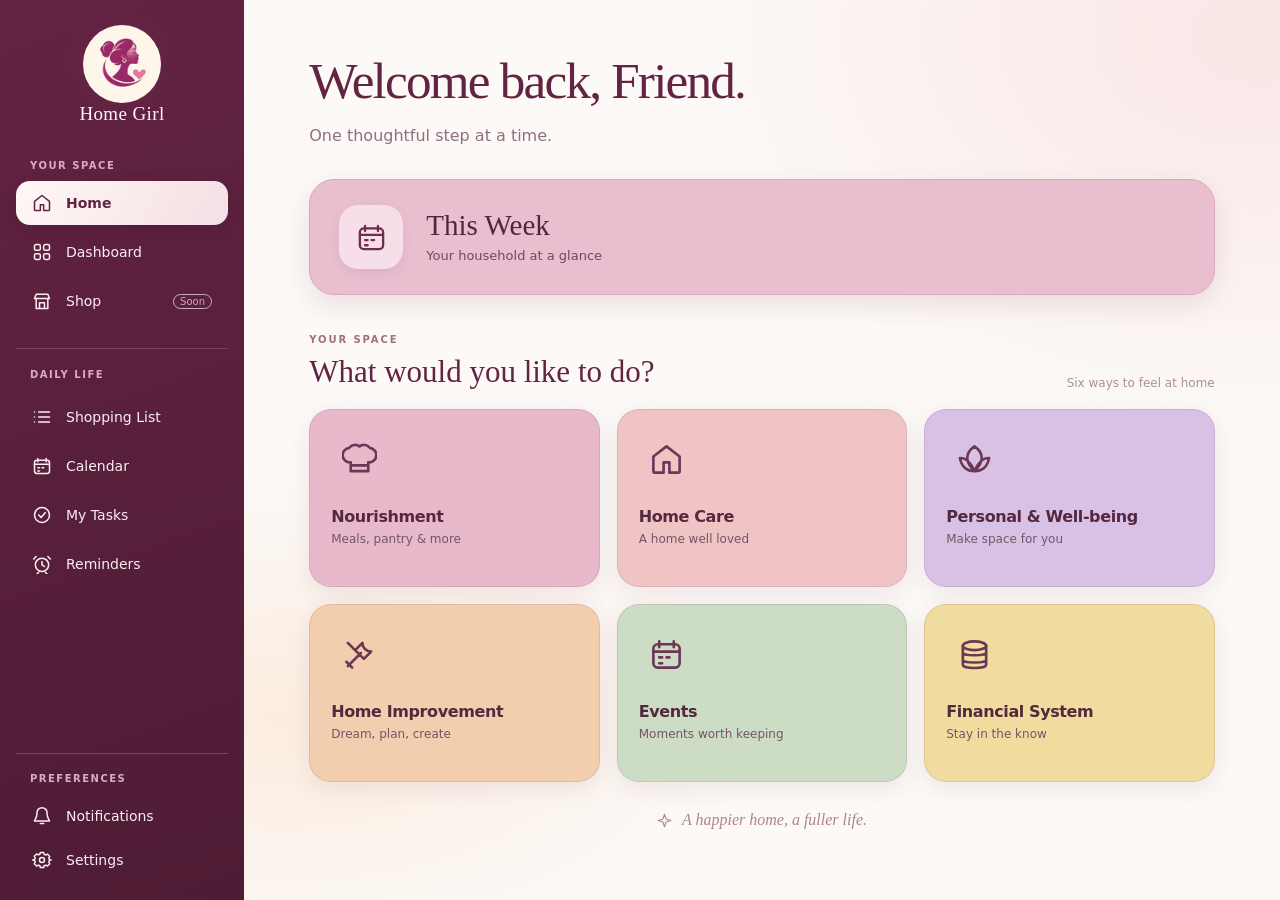
==== commit 4355eace: "HG-NOUR-002: Refresh Home Girl route script for Nourishment sidebar links" ====
--- a/index.html
+++ b/index.html
@@ -85,4 +85,4 @@
 </main>
 <nav class="mobile-bottom-nav" aria-label="Primary navigation"><button data-view="dashboard"><svg><use href="#i-grid"/></svg><span>Dashboard</span></button><button class="selected" data-view="home"><svg><use href="#i-home"/></svg><span>Home</span></button><button data-view="shop"><svg><use href="#i-store"/></svg><span>Shop</span></button></nav>
 <div class="toast" id="toast" role="status" aria-live="polite"></div>
-</div><script src="app.js?v=hg-nav-003" defer></script><script src="planner.js" defer></script></body></html>+</div><script src="app.js?v=hg-nour-002" defer></script><script src="planner.js" defer></script></body></html>
--- a/theme-rich.css
+++ b/theme-rich.css
@@ -38,3 +38,6 @@
 @media(prefers-reduced-motion:reduce){
   #view-home .os-card,#view-home .weekly-banner{transition:none}
 }
+
+/* Nourishment launches as a true link, matching existing OS card styling. */
+#view-home a.os-card{text-decoration:none;cursor:pointer}
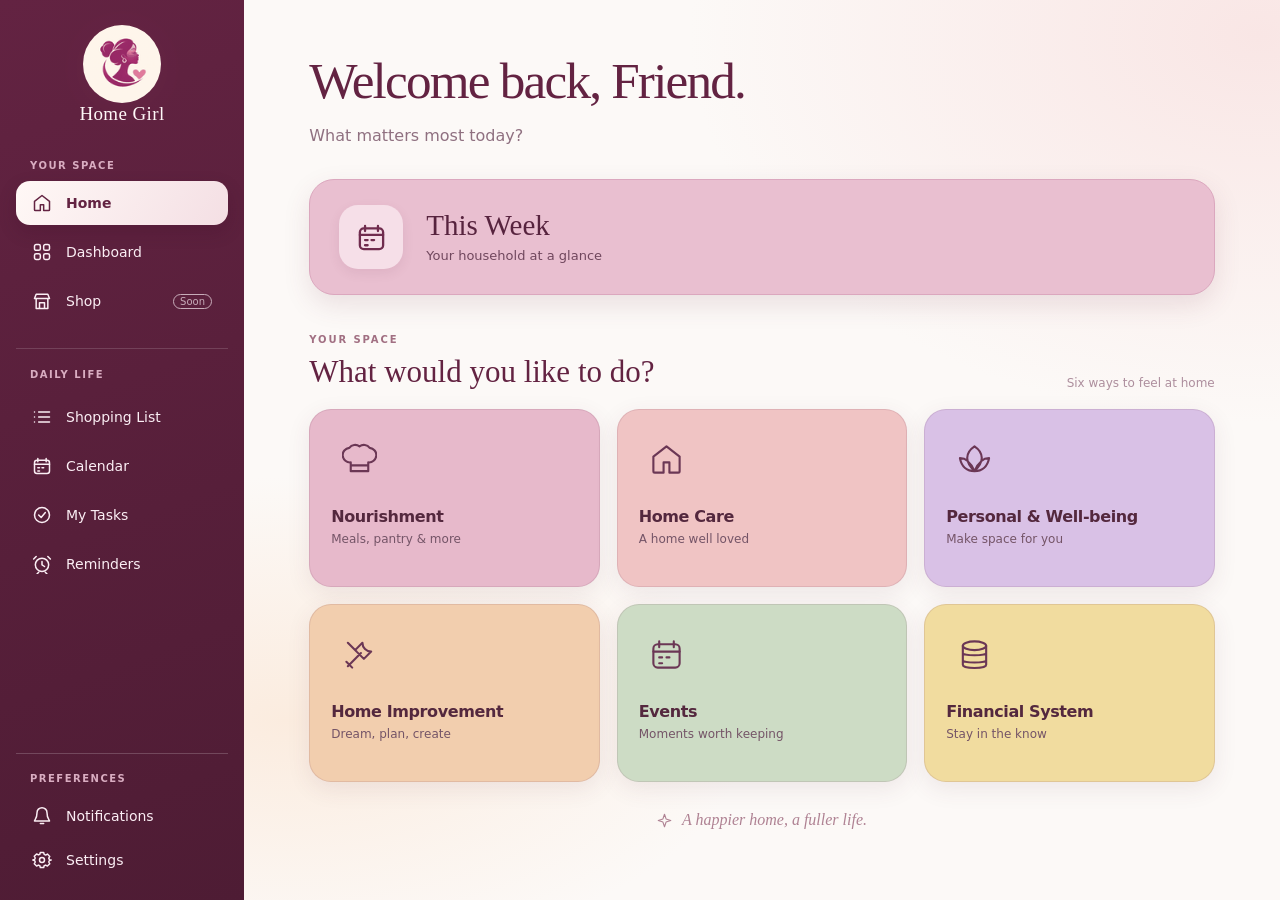
==== commit 64990d64: "HG-NAV-004: Refresh mobile navigation and icons in index.html" ====
--- a/index.html
+++ b/index.html
@@ -1,5 +1,5 @@
 <!doctype html>
-<html lang="en"><head><meta charset="utf-8"><meta name="viewport" content="width=device-width, initial-scale=1, viewport-fit=cover"><meta name="theme-color" content="#fffaf7"><title>Home Girl · Welcome Home</title><link rel="stylesheet" href="styles.css?v=hg-nav-003"><link rel="stylesheet" href="planner.css"><link rel="stylesheet" href="theme-rich.css?v=hg-theme-003"></head>
+<html lang="en"><head><meta charset="utf-8"><meta name="viewport" content="width=device-width, initial-scale=1, viewport-fit=cover"><meta name="theme-color" content="#fffaf7"><title>Home Girl · Welcome Home</title><link rel="stylesheet" href="styles.css?v=hg-nav-004"><link rel="stylesheet" href="planner.css"><link rel="stylesheet" href="theme-rich.css?v=hg-theme-003"></head>
 <body>
 <svg class="svg-defs" xmlns="http://www.w3.org/2000/svg" aria-hidden="true">
 <symbol id="i-home" viewBox="0 0 24 24"><path d="m3 10 9-7 9 7v10a1 1 0 0 1-1 1h-6v-7h-4v7H4a1 1 0 0 1-1-1z"/></symbol>
@@ -85,4 +85,4 @@
 </main>
 <nav class="mobile-bottom-nav" aria-label="Primary navigation"><button data-view="dashboard"><svg><use href="#i-grid"/></svg><span>Dashboard</span></button><button class="selected" data-view="home"><svg><use href="#i-home"/></svg><span>Home</span></button><button data-view="shop"><svg><use href="#i-store"/></svg><span>Shop</span></button></nav>
 <div class="toast" id="toast" role="status" aria-live="polite"></div>
-</div><script src="app.js?v=hg-nour-002" defer></script><script src="planner.js" defer></script></body></html>+</div><script src="app.js?v=hg-nav-004" defer></script><script src="planner.js" defer></script></body></html>
--- a/styles.css
+++ b/styles.css
@@ -191,3 +191,10 @@
   .main-content{min-height:100vh;min-height:100dvh;touch-action:pan-y pinch-zoom;overscroll-behavior-x:contain}
   .mobile-bottom-nav{transform:translateZ(0)}
 }
+
+/* HG-NAV-004 — Keep Home system-card pictograms as delicate as Nourishment. */
+.os-card .os-icon svg{stroke-width:1.45}
+@media(max-width:759px){
+  /* Only deliberate horizontal swipes navigate; vertical scrolling remains native. */
+  #view-home{touch-action:pan-y pinch-zoom}
+}
